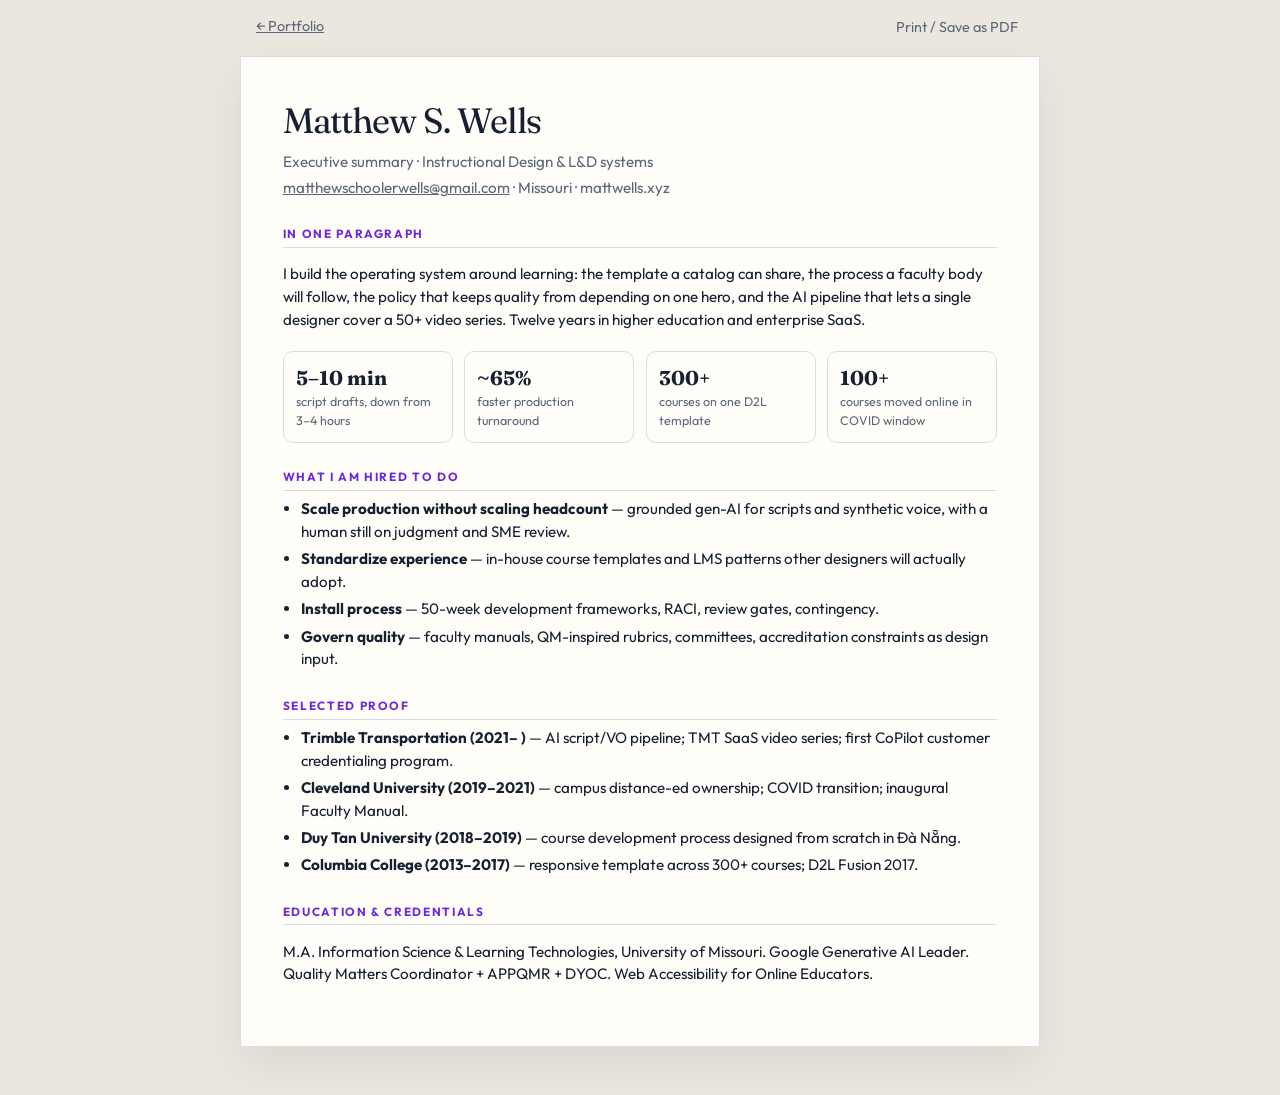
==== executive-summary.html @ 4c44eba9 "Initial portfolio site for GitHub Pages." ====
<!DOCTYPE html>
<html lang="en">
  <head>
    <meta charset="UTF-8" />
    <meta name="viewport" content="width=device-width, initial-scale=1.0" />
    <title>Matthew S. Wells — Executive Summary</title>
    <link rel="icon" href="./favicon.svg" type="image/svg+xml" />
    <link rel="preconnect" href="https://fonts.googleapis.com" />
    <link rel="preconnect" href="https://fonts.gstatic.com" crossorigin />
    <link
      href="https://fonts.googleapis.com/css2?family=Fraunces:opsz,wght@9..144,400;9..144,560&family=Outfit:wght@300;400;500&display=swap"
      rel="stylesheet"
    />
    <link rel="stylesheet" href="./css/doc.css" />
  </head>
  <body class="doc">
    <p class="doc-nav">
      <a href="./index.html">← Portfolio</a>
      <button type="button" onclick="window.print()">Print / Save as PDF</button>
    </p>
    <article class="sheet sheet--brief">
      <header>
        <h1>Matthew S. Wells</h1>
        <p>Executive summary · Instructional Design &amp; L&amp;D systems</p>
        <p><a href="mailto:matthewschoolerwells@gmail.com">matthewschoolerwells@gmail.com</a> · Missouri · mattwells.xyz</p>
      </header>

      <section>
        <h2>In one paragraph</h2>
        <p>
          I build the operating system around learning: the template a catalog can share, the process a faculty
          body will follow, the policy that keeps quality from depending on one hero, and the AI pipeline that
          lets a single designer cover a 50+ video series. Twelve years in higher education and enterprise SaaS.
        </p>
      </section>

      <section class="stats">
        <div>
          <strong>5–10 min</strong>
          <span>script drafts, down from 3–4 hours</span>
        </div>
        <div>
          <strong>~65%</strong>
          <span>faster production turnaround</span>
        </div>
        <div>
          <strong>300+</strong>
          <span>courses on one D2L template</span>
        </div>
        <div>
          <strong>100+</strong>
          <span>courses moved online in COVID window</span>
        </div>
      </section>

      <section>
        <h2>What I am hired to do</h2>
        <ul>
          <li><strong>Scale production without scaling headcount</strong> — grounded gen-AI for scripts and synthetic voice, with a human still on judgment and SME review.</li>
          <li><strong>Standardize experience</strong> — in-house course templates and LMS patterns other designers will actually adopt.</li>
          <li><strong>Install process</strong> — 50-week development frameworks, RACI, review gates, contingency.</li>
          <li><strong>Govern quality</strong> — faculty manuals, QM-inspired rubrics, committees, accreditation constraints as design input.</li>
        </ul>
      </section>

      <section>
        <h2>Selected proof</h2>
        <ul>
          <li><strong>Trimble Transportation (2021– )</strong> — AI script/VO pipeline; TMT SaaS video series; first CoPilot customer credentialing program.</li>
          <li><strong>Cleveland University (2019–2021)</strong> — campus distance-ed ownership; COVID transition; inaugural Faculty Manual.</li>
          <li><strong>Duy Tan University (2018–2019)</strong> — course development process designed from scratch in Đà Nẵng.</li>
          <li><strong>Columbia College (2013–2017)</strong> — responsive template across 300+ courses; D2L Fusion 2017.</li>
        </ul>
      </section>

      <section>
        <h2>Education &amp; credentials</h2>
        <p>
          M.A. Information Science &amp; Learning Technologies, University of Missouri.
          Google Generative AI Leader. Quality Matters Coordinator + APPQMR + DYOC.
          Web Accessibility for Online Educators.
        </p>
      </section>
    </article>
  </body>
</html>
---- css/doc.css ----
:root {
  --ink: #152033;
  --muted: #5b667a;
  --line: #d7dce6;
  --accent: #6d28d9;
  --serif: "Fraunces", "Times New Roman", serif;
  --sans: "Outfit", "Segoe UI", sans-serif;
}

* { box-sizing: border-box; }

body.doc {
  margin: 0;
  background: #ece7de;
  color: var(--ink);
  font-family: var(--sans);
  line-height: 1.5;
}

.doc-nav {
  display: flex;
  justify-content: space-between;
  max-width: 800px;
  margin: 1rem auto 0;
  padding: 0 1rem;
  font-size: 0.9rem;
}

.doc-nav a,
.doc-nav button {
  color: var(--muted);
  background: none;
  border: 0;
  font: inherit;
  cursor: pointer;
}

.sheet {
  width: min(800px, calc(100% - 2rem));
  margin: 1rem auto 3rem;
  padding: 2.4rem 2.6rem 2.8rem;
  background: #fffdf8;
  border: 1px solid var(--line);
  box-shadow: 0 18px 40px rgba(21, 32, 51, 0.08);
}

header h1 {
  margin: 0;
  font-family: var(--serif);
  font-weight: 400;
  font-size: 2.2rem;
  letter-spacing: -0.03em;
}

header p {
  margin: 0.2rem 0 0;
  color: var(--muted);
}

header a { color: inherit; }

h2 {
  margin: 1.6rem 0 0.45rem;
  font-family: var(--sans);
  font-size: 0.74rem;
  letter-spacing: 0.14em;
  text-transform: uppercase;
  color: var(--accent);
  border-bottom: 1px solid var(--line);
  padding-bottom: 0.25rem;
}

h3 {
  margin: 1rem 0 0.25rem;
  font-size: 1rem;
}

h3 span {
  display: block;
  font-weight: 400;
  color: var(--muted);
  font-size: 0.86rem;
}

p, li { font-size: 0.95rem; }

ul { margin: 0.25rem 0 0; padding-left: 1.15rem; }
li + li { margin-top: 0.28rem; }

.stats {
  display: grid;
  grid-template-columns: repeat(4, 1fr);
  gap: 0.7rem;
  margin-top: 1.2rem;
}

.stats div {
  padding: 0.7rem 0.75rem;
  border: 1px solid var(--line);
  border-radius: 10px;
}

.stats strong {
  display: block;
  font-family: var(--serif);
  font-size: 1.25rem;
}

.stats span {
  display: block;
  color: var(--muted);
  font-size: 0.78rem;
}

@media (max-width: 700px) {
  .stats { grid-template-columns: 1fr 1fr; }
  .sheet { padding: 1.4rem; }
}

@media print {
  body.doc { background: #fff; }
  .doc-nav { display: none; }
  .sheet {
    width: auto;
    margin: 0;
    border: 0;
    box-shadow: none;
  }
}
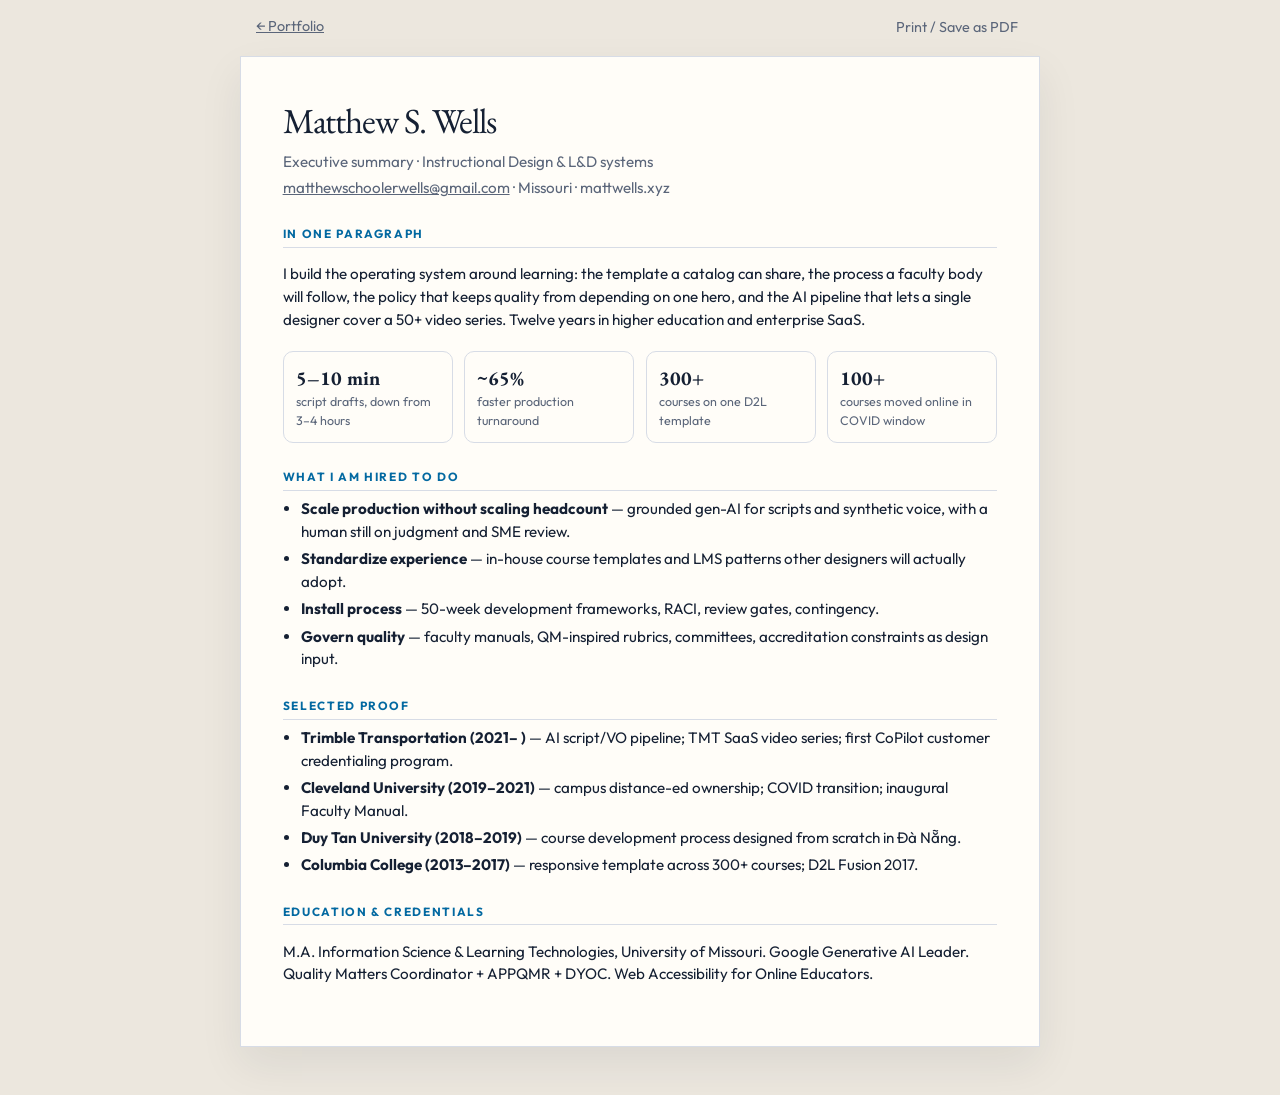
==== commit 22e2006b: "Swap Fraunces ampersand for an EB Garamond old-style glyph." ====
--- a/executive-summary.html
+++ b/executive-summary.html
@@ -9,6 +9,10 @@
     <link rel="preconnect" href="https://fonts.gstatic.com" crossorigin />
     <link
       href="https://fonts.googleapis.com/css2?family=Fraunces:opsz,wght@9..144,400;9..144,560&family=Outfit:wght@300;400;500&display=swap"
+      rel="stylesheet"
+    />
+    <link
+      href="https://fonts.googleapis.com/css2?family=EB+Garamond:ital,wght@0,500;1,500&text=%26&display=swap"
       rel="stylesheet"
     />
     <link rel="stylesheet" href="./css/doc.css" />
--- a/css/doc.css
+++ b/css/doc.css
@@ -2,8 +2,8 @@
   --ink: #152033;
   --muted: #5b667a;
   --line: #d7dce6;
-  --accent: #6d28d9;
-  --serif: "Fraunces", "Times New Roman", serif;
+  --accent: #0369a1;
+  --serif: "EB Garamond", "Fraunces", "Times New Roman", serif;
   --sans: "Outfit", "Segoe UI", sans-serif;
 }
 
